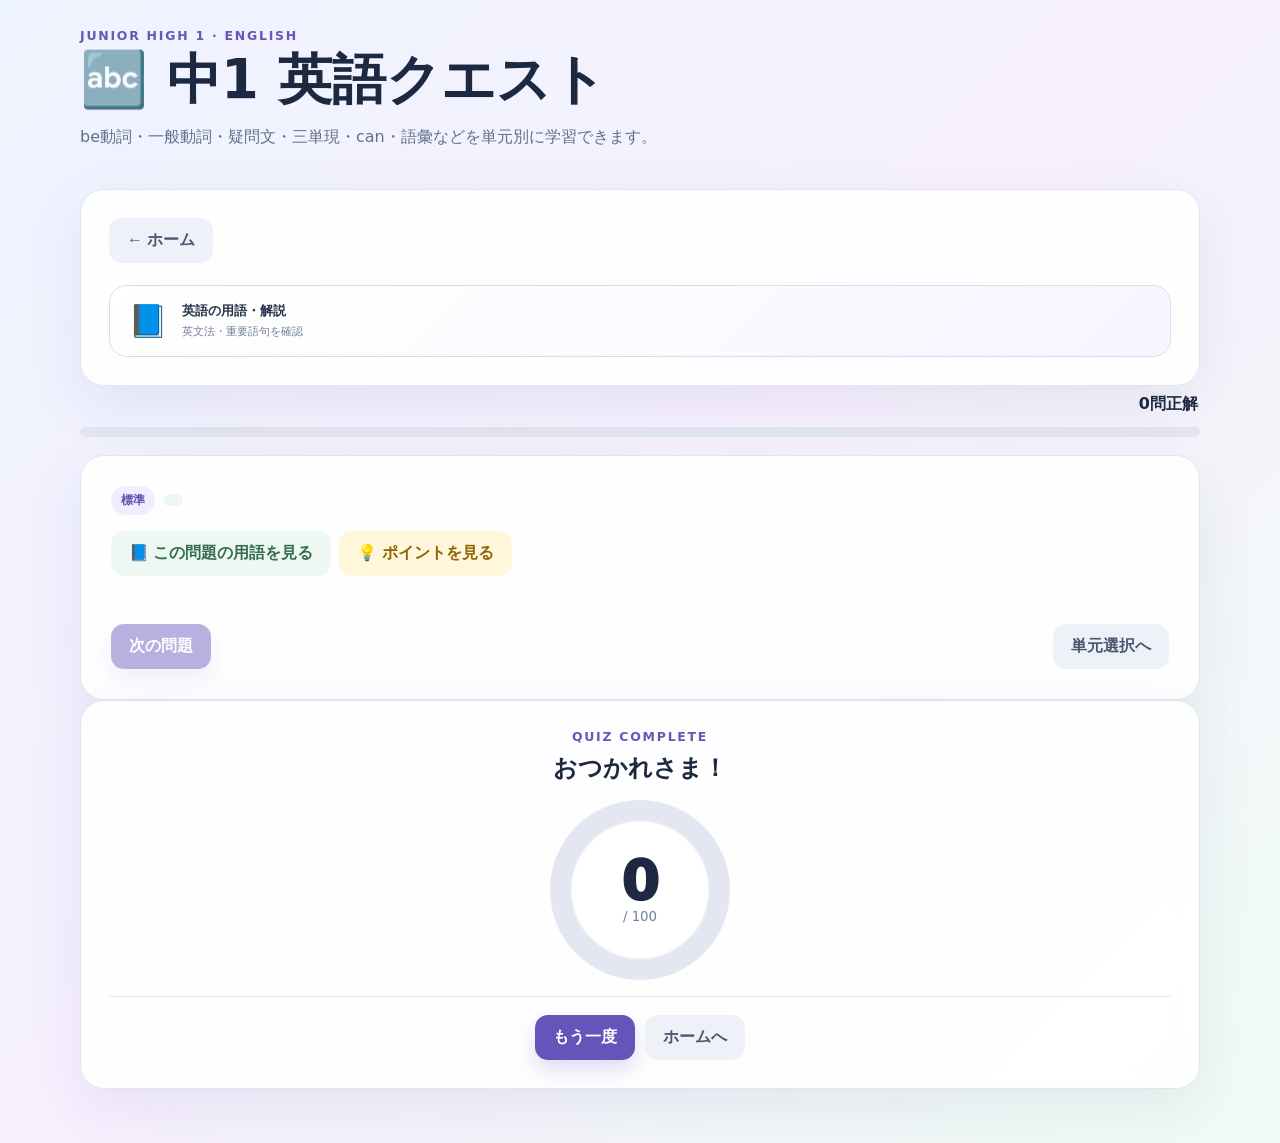
==== english.html @ 29863167 "feat: add English subject page" ====
<!doctype html><html lang="ja"><head><meta charset="utf-8"><meta name="viewport" content="width=device-width,initial-scale=1"><meta http-equiv="Cache-Control" content="no-cache, no-store, must-revalidate"><meta http-equiv="Pragma" content="no-cache"><meta http-equiv="Expires" content="0"><title>中1 英語クエスト</title><link rel="stylesheet" href="style.css?v=20260824-5"></head><body data-subject="english"><main class="app"><header class="hero"><div><p class="eyebrow">JUNIOR HIGH 1 · ENGLISH</p><h1>🔤 中1 英語クエスト</h1><p class="lead">be動詞・一般動詞・疑問文・三単現・can・語彙などを単元別に学習できます。</p></div></header><section id="unitScreen" class="page-screen active"><div class="card"><div class="unit-head"><button id="backHome" class="ghost">← ホーム</button><div class="subject-title"><span id="pageSubjectIcon"></span><div><h2 id="pageSubjectName"></h2><p id="pageSubjectDescription"></p></div></div></div><div class="subject-actions"><button id="openGlossary" class="tool-card"><span>📘</span><div><b>英語の用語・解説</b><small>英文法・重要語句を確認</small></div></button></div><div id="subjectUnitGrid" class="unit-grid"></div></div></section><section id="quizScreen" class="page-screen"><div class="quiz-top"><div><span id="quizUnitTop"></span><span id="quizNo"></span></div><div id="quizScore">0問正解</div></div><div class="progress"><div id="quizProgress"></div></div><div class="card question-card"><div class="question-meta"><span class="question-tag" id="quizDifficulty">標準</span><span class="unit-tag" id="quizUnit"></span></div><h2 id="quizText"></h2><div class="question-tools"><button id="showTerms" class="term-button">📘 この問題の用語を見る</button><button id="showHint" class="hint-button">💡 ポイントを見る</button></div><div id="termPanel" class="term-panel hidden"></div><div id="hintPanel" class="hint-panel hidden"></div><div id="choices" class="choices"></div><div id="feedback" class="feedback hidden"></div><div class="actions"><button id="nextButton" class="primary" disabled>次の問題</button><button id="quitQuiz" class="ghost">単元選択へ</button></div></div></section><section id="resultScreen" class="page-screen"><div class="card result-card"><p class="eyebrow">QUIZ COMPLETE</p><h2>おつかれさま！</h2><div class="score-ring"><span id="resultScore">0</span><small>/ 100</small></div><p id="resultSummary"></p><div id="mistakeReview" class="review"></div><div class="actions center"><button id="retryQuiz" class="primary">もう一度</button><button id="resultHome" class="ghost">ホームへ</button></div></div></section></main><script src="quiz-data.js?v=20260824-5"></script><script src="data-bridge.js?v=20260824-5"></script><script src="question-bank.js?v=20260824-5"></script><script src="question-bank-fix.js?v=20260824-5"></script><script src="glossary-data.js?v=20260824-5"></script><script src="subject-page.js?v=20260824-5"></script></body></html>
---- style.css ----
*{box-sizing:border-box}html{color-scheme:light}body{margin:0;font-family:system-ui,-apple-system,BlinkMacSystemFont,"Segoe UI","Hiragino Kaku Gothic ProN","Yu Gothic",sans-serif;background:linear-gradient(135deg,#eef4ff,#f7f0ff 50%,#effcf5);color:#1d2940;min-height:100vh}.app{width:min(1120px,calc(100% - 28px));margin:auto;padding:28px 0 54px}.hero{display:flex;justify-content:space-between;gap:20px;align-items:flex-start;margin-bottom:22px}.eyebrow{margin:0 0 8px;font-size:.78rem;letter-spacing:.14em;font-weight:900;color:#6b55b8}.hero h1{margin:0;font-size:clamp(2rem,5vw,3.4rem);line-height:1.05}.lead{max-width:800px;line-height:1.65;color:#61708b}.best-score{background:#fff;border:1px solid #dfe4f2;border-radius:999px;padding:10px 15px;font-weight:900;box-shadow:0 10px 28px #24355a14;white-space:nowrap}.screen{display:none}.screen.active{display:block}.card{background:#ffffffdf;border:1px solid #e1e5f0;border-radius:24px;padding:28px;box-shadow:0 20px 60px #26365a14;backdrop-filter:blur(10px)}.section-heading h2,.subject-title h2,.glossary-head h2{margin:0}.section-heading p,.subject-title p,.glossary-head p{margin:7px 0 0;color:#71809a}.subject-grid{display:grid;grid-template-columns:repeat(3,1fr);gap:14px;margin:22px 0}.subject-card,.unit-card{border:1px solid #e1e5f0;background:#fff;border-radius:20px;padding:18px;text-align:left;cursor:pointer;color:#26324a;transition:.18s;display:flex;align-items:center;gap:14px;min-height:122px}.subject-card:hover,.unit-card:hover{transform:translateY(-3px);box-shadow:0 12px 28px #34436b18;border-color:#a99de2}.subject-card.overall,.unit-card.all-unit{background:linear-gradient(135deg,#f3f0ff,#fff)}.subject-icon,.unit-card>span{font-size:2.5rem;flex:none}.subject-card b,.unit-card b{display:block;font-size:1.06rem}.subject-card small,.unit-card small{display:block;color:#71809a;line-height:1.45;margin-top:5px}.subject-card em{display:inline-block;margin-top:10px;color:#5d4cac;font-weight:800;font-size:.86rem;font-style:normal}.home-tools{margin:6px 0 18px}.tool-card{width:100%;border:1px solid #d8dced;background:linear-gradient(135deg,#fff,#f7f5ff);border-radius:18px;padding:16px 18px;text-align:left;cursor:pointer;display:flex;align-items:center;gap:14px;color:#26324a}.tool-card:hover{border-color:#a99de2;box-shadow:0 10px 24px #34436b12}.tool-card span{font-size:2rem}.tool-card b{display:block}.tool-card small{display:block;color:#71809a;margin-top:4px}.features{display:flex;flex-wrap:wrap;gap:10px;margin-bottom:22px}.features span{background:#f2f4fb;padding:8px 11px;border-radius:999px;font-size:.9rem;color:#63718a}.primary,.ghost,.term-button,.hint-button,.inline-link-button{border:0;border-radius:13px;padding:12px 18px;font-size:1rem;font-weight:850;cursor:pointer;transition:.16s}.primary{background:#6355b9;color:#fff;box-shadow:0 10px 20px #6355b933}.primary:hover:not(:disabled){transform:translateY(-2px);background:#5145a4}.primary:disabled{opacity:.45;cursor:not-allowed}.ghost{background:#eef1f7;color:#48566f}.ghost:hover{background:#e5e9f2}.wide{width:100%}.unit-head,.glossary-head{display:flex;align-items:center;gap:18px;margin-bottom:22px}.subject-title{display:flex;align-items:center;gap:12px}.subject-title>span{font-size:2.2rem}.unit-grid{display:grid;grid-template-columns:repeat(3,1fr);gap:14px}.unit-card{min-height:120px;flex-direction:column;align-items:flex-start;justify-content:center}.unit-card>span{font-size:2rem}.glossary-subject-grid,.glossary-unit-grid{display:grid;grid-template-columns:repeat(2,1fr);gap:14px;margin-top:22px}.glossary-subject-card,.glossary-unit-card{border:1px solid #e1e5f0;background:#fff;border-radius:20px;padding:22px;text-align:left;cursor:pointer;color:#26324a;display:flex;align-items:center;gap:16px;min-height:130px;transition:.18s}.glossary-subject-card:hover,.glossary-unit-card:hover{transform:translateY(-3px);box-shadow:0 12px 28px #34436b18;border-color:#a99de2}.glossary-subject-card>span,.glossary-unit-card>span{font-size:2.6rem}.glossary-subject-card b,.glossary-unit-card b{font-size:1.08rem}.glossary-subject-card small,.glossary-unit-card small{display:block;color:#71809a;margin-top:6px}.glossary-breadcrumb{font-size:.86rem;color:#6d7890;background:#f3f4f9;border-radius:999px;padding:8px 12px;display:inline-block}.glossary-controls{display:grid;grid-template-columns:1fr;gap:10px;margin:18px 0 12px}.glossary-controls input{width:100%;padding:12px 13px;border:1px solid #dfe3ee;border-radius:12px;background:#fff;color:#26324a;font:inherit}.glossary-count{font-size:.9rem;color:#6e7c92;margin:6px 0 14px}.glossary-list{display:grid;grid-template-columns:1fr 1fr;gap:14px}.glossary-term-card{border:1px solid #e2e5ef;background:#fff;border-radius:18px;padding:18px;text-align:left;cursor:pointer;color:#26324a;display:flex;flex-direction:column;align-items:flex-start;gap:4px;transition:.18s}.glossary-term-card:hover{transform:translateY(-2px);border-color:#a99de2;box-shadow:0 10px 22px #34436b12}.term-title{font-size:1.18rem;font-weight:900;color:#2d3953}.term-summary{color:#61708b;line-height:1.55;margin-top:7px}.glossary-detail-page{background:#fff;border:1px solid #e2e5ef;border-radius:18px;padding:22px}.glossary-detail-page .ghost{margin-bottom:16px}.glossary-detail-page h3{font-size:1.7rem;margin:12px 0 0}.glossary-detail-page h4{margin:20px 0 6px;color:#5d4cac}.glossary-detail-page p{line-height:1.7;margin:5px 0}.reading{display:inline-block;margin-top:4px;color:#7a879a;font-size:.85rem}.empty-state{background:#fff;border:1px dashed #d8ddea;border-radius:16px;padding:30px;text-align:center;color:#76849a;grid-column:1/-1}.quiz-top{display:flex;justify-content:space-between;font-weight:900;margin:8px 2px 12px}.quiz-top span+span{margin-left:12px}.progress{height:10px;background:#e4e7f1;border-radius:999px;overflow:hidden;margin-bottom:18px}.progress div{height:100%;width:0;background:linear-gradient(90deg,#6355b9,#9b8ee8);transition:.25s}.question-card{padding:30px}.question-meta{display:flex;gap:8px;align-items:center;margin-bottom:14px}.question-tag,.unit-tag{display:inline-block;border-radius:999px;padding:6px 10px;font-size:.78rem;font-weight:900}.question-tag{background:#f0edff;color:#5d4cac}.unit-tag{background:#eef8f2;color:#397050}.question-card h2{line-height:1.55;font-size:clamp(1.3rem,3vw,1.8rem);margin:0}.question-tools{display:flex;flex-wrap:wrap;gap:8px;margin:16px 0}.term-button{background:#eef8f2;color:#346c4f}.term-button:hover{background:#e0f2e8}.hint-button{background:#fff6dc;color:#8a6500}.hint-button:hover{background:#ffefbd}.term-panel,.hint-panel{border-radius:16px;padding:14px 16px;margin:10px 0 16px;border:1px solid #dde3ef;background:#fbfcff}.term-panel-title{font-weight:850;margin-bottom:10px}.inline-term{width:100%;display:flex;justify-content:space-between;align-items:flex-start;gap:12px;border:0;background:#fff;border:1px solid #e3e7f0;border-radius:12px;padding:12px;text-align:left;margin:7px 0;cursor:pointer}.inline-term:hover{border-color:#aaa0db}.inline-term b{color:#5d4cac;white-space:nowrap}.inline-term span{color:#64738a;line-height:1.5}.hint-panel{background:#fffbf0;border-color:#f0dfab;line-height:1.65}.hint-panel p{margin:6px 0 10px}.hint-panel a{color:#5d4cac;font-weight:800;text-decoration:none}.term-detail-view{position:relative}.term-detail-view h3{margin:10px 0 0;font-size:1.45rem}.term-detail-view p{line-height:1.65}.mini-close{position:absolute;right:0;top:0;border:0;background:#edf0f6;color:#4d5a70;border-radius:50%;width:32px;height:32px;cursor:pointer;font-size:1.1rem}.inline-link-button{background:transparent;color:#5d4cac;padding:3px 6px;font-size:.9rem}.choices{display:grid;grid-template-columns:1fr 1fr;gap:12px;margin:24px 0}.choice{border:2px solid #e1e5ef;background:#fff;border-radius:16px;text-align:left;padding:16px;font-size:1rem;line-height:1.45;cursor:pointer;color:#26324a}.choice:hover{border-color:#9f95d9;background:#faf9ff}.choice:disabled{cursor:default}.choice.correct{border-color:#54a878;background:#effbf3}.choice.wrong{border-color:#d46b70;background:#fff2f2}.feedback{padding:15px 17px;border-radius:16px;margin:4px 0 18px;line-height:1.6}.feedback.good{background:#effbf3;border:1px solid #bde4ca}.feedback.bad{background:#fff2f2;border:1px solid #f0c9cc}.hidden{display:none}.actions{display:flex;justify-content:space-between;gap:10px}.center{justify-content:center}.result-card{text-align:center}.result-card h2{margin:0 0 8px}.score-ring{width:180px;height:180px;margin:16px auto;border-radius:50%;display:grid;place-content:center;background:radial-gradient(circle,#fff 53%,transparent 55%),conic-gradient(#6355b9 var(--score,0%),#e4e7f1 0)}.score-ring span{font-size:3.4rem;font-weight:950;line-height:1}.score-ring small{color:#71809a}.result-stats{display:grid;grid-template-columns:repeat(3,1fr);gap:12px;margin:22px 0}.result-stats>div{background:#f5f6fb;border-radius:16px;padding:15px}.result-stats b{display:block;font-size:1.5rem}.result-stats span,.review-item .a{color:#71809a;font-size:.9rem}.review{text-align:left;border-top:1px solid #e5e8f0;padding-top:18px}.review-item{border:1px solid #e5e8f0;border-radius:14px;padding:12px 14px;margin:8px 0;background:#fff}.review-item .q{font-weight:850}.review-item .a{margin-top:5px;line-height:1.55}@media(max-width:700px){.subject-grid,.unit-grid,.glossary-list,.glossary-subject-grid,.glossary-unit-grid{grid-template-columns:1fr}.hero{flex-direction:column}.best-score{align-self:flex-start}}@media(max-width:580px){.app{width:calc(100% - 18px);padding-top:18px}.card{padding:20px;border-radius:20px}.choices{grid-template-columns:1fr}.unit-head,.glossary-head{align-items:flex-start;flex-direction:column}.actions{flex-direction:column}.actions>*{width:100%}.question-tools>*{width:100%}.result-stats{grid-template-columns:1fr 1fr}.result-stats>div:last-child{grid-column:1/-1}.inline-term{flex-direction:column}}
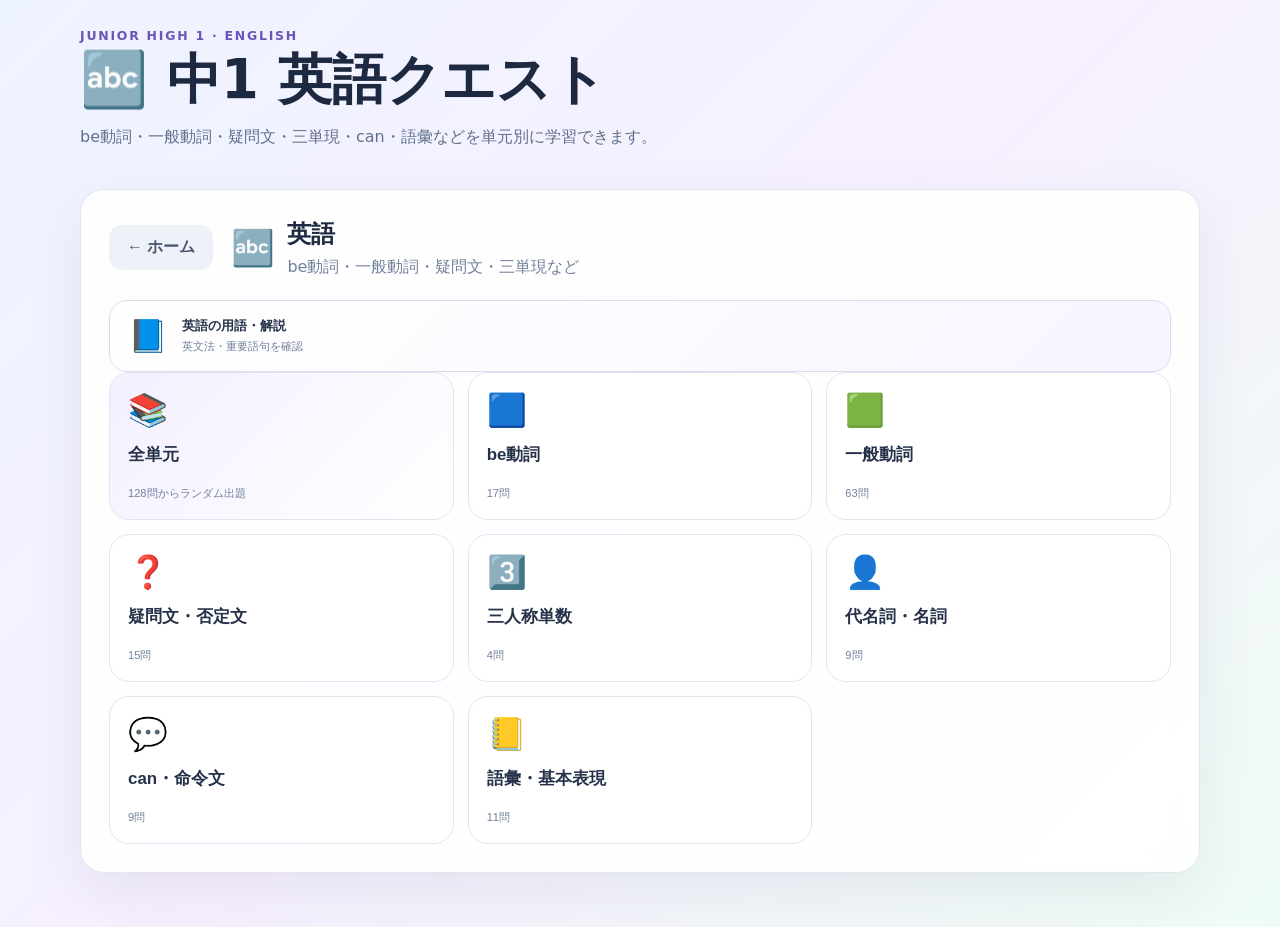
==== commit 7dd465c5: "chore: キャッシュバージョンを更新" ====
--- a/english.html
+++ b/english.html
@@ -1 +1 @@
-<!doctype html><html lang="ja"><head><meta charset="utf-8"><meta name="viewport" content="width=device-width,initial-scale=1"><meta http-equiv="Cache-Control" content="no-cache, no-store, must-revalidate"><meta http-equiv="Pragma" content="no-cache"><meta http-equiv="Expires" content="0"><title>中1 英語クエスト</title><link rel="stylesheet" href="style.css?v=20260824-5"></head><body data-subject="english"><main class="app"><header class="hero"><div><p class="eyebrow">JUNIOR HIGH 1 · ENGLISH</p><h1>🔤 中1 英語クエスト</h1><p class="lead">be動詞・一般動詞・疑問文・三単現・can・語彙などを単元別に学習できます。</p></div></header><section id="unitScreen" class="page-screen active"><div class="card"><div class="unit-head"><button id="backHome" class="ghost">← ホーム</button><div class="subject-title"><span id="pageSubjectIcon"></span><div><h2 id="pageSubjectName"></h2><p id="pageSubjectDescription"></p></div></div></div><div class="subject-actions"><button id="openGlossary" class="tool-card"><span>📘</span><div><b>英語の用語・解説</b><small>英文法・重要語句を確認</small></div></button></div><div id="subjectUnitGrid" class="unit-grid"></div></div></section><section id="quizScreen" class="page-screen"><div class="quiz-top"><div><span id="quizUnitTop"></span><span id="quizNo"></span></div><div id="quizScore">0問正解</div></div><div class="progress"><div id="quizProgress"></div></div><div class="card question-card"><div class="question-meta"><span class="question-tag" id="quizDifficulty">標準</span><span class="unit-tag" id="quizUnit"></span></div><h2 id="quizText"></h2><div class="question-tools"><button id="showTerms" class="term-button">📘 この問題の用語を見る</button><button id="showHint" class="hint-button">💡 ポイントを見る</button></div><div id="termPanel" class="term-panel hidden"></div><div id="hintPanel" class="hint-panel hidden"></div><div id="choices" class="choices"></div><div id="feedback" class="feedback hidden"></div><div class="actions"><button id="nextButton" class="primary" disabled>次の問題</button><button id="quitQuiz" class="ghost">単元選択へ</button></div></div></section><section id="resultScreen" class="page-screen"><div class="card result-card"><p class="eyebrow">QUIZ COMPLETE</p><h2>おつかれさま！</h2><div class="score-ring"><span id="resultScore">0</span><small>/ 100</small></div><p id="resultSummary"></p><div id="mistakeReview" class="review"></div><div class="actions center"><button id="retryQuiz" class="primary">もう一度</button><button id="resultHome" class="ghost">ホームへ</button></div></div></section></main><script src="quiz-data.js?v=20260824-5"></script><script src="data-bridge.js?v=20260824-5"></script><script src="question-bank.js?v=20260824-5"></script><script src="question-bank-fix.js?v=20260824-5"></script><script src="glossary-data.js?v=20260824-5"></script><script src="subject-page.js?v=20260824-5"></script></body></html>+<!doctype html><html lang="ja"><head><meta charset="utf-8"><meta name="viewport" content="width=device-width,initial-scale=1"><meta http-equiv="Cache-Control" content="no-cache, no-store, must-revalidate"><meta http-equiv="Pragma" content="no-cache"><meta http-equiv="Expires" content="0"><title>中1 英語クエスト</title><link rel="stylesheet" href="style.css?v=20260824-6"></head><body data-subject="english"><main class="app"><header class="hero"><div><p class="eyebrow">JUNIOR HIGH 1 · ENGLISH</p><h1>🔤 中1 英語クエスト</h1><p class="lead">be動詞・一般動詞・疑問文・三単現・can・語彙などを単元別に学習できます。</p></div></header><section id="unitScreen" class="page-screen active"><div class="card"><div class="unit-head"><button id="backHome" class="ghost">← ホーム</button><div class="subject-title"><span id="pageSubjectIcon"></span><div><h2 id="pageSubjectName"></h2><p id="pageSubjectDescription"></p></div></div></div><div class="subject-actions"><button id="openGlossary" class="tool-card"><span>📘</span><div><b>英語の用語・解説</b><small>英文法・重要語句を確認</small></div></button></div><div id="subjectUnitGrid" class="unit-grid"></div></div></section><section id="quizScreen" class="page-screen"><div class="quiz-top"><div><span id="quizUnitTop"></span><span id="quizNo"></span></div><div id="quizScore">0問正解</div></div><div class="progress"><div id="quizProgress"></div></div><div class="card question-card"><div class="question-meta"><span class="question-tag" id="quizDifficulty">標準</span><span class="unit-tag" id="quizUnit"></span></div><h2 id="quizText"></h2><div class="question-tools"><button id="showTerms" class="term-button">📘 この問題の用語を見る</button><button id="showHint" class="hint-button">💡 ポイントを見る</button></div><div id="termPanel" class="term-panel hidden"></div><div id="hintPanel" class="hint-panel hidden"></div><div id="choices" class="choices"></div><div id="feedback" class="feedback hidden"></div><div class="actions"><button id="nextButton" class="primary" disabled>次の問題</button><button id="quitQuiz" class="ghost">単元選択へ</button></div></div></section><section id="resultScreen" class="page-screen"><div class="card result-card"><p class="eyebrow">QUIZ COMPLETE</p><h2>おつかれさま！</h2><div class="score-ring"><span id="resultScore">0</span><small>/ 100</small></div><p id="resultSummary"></p><div id="mistakeReview" class="review"></div><div class="actions center"><button id="retryQuiz" class="primary">もう一度</button><button id="resultHome" class="ghost">ホームへ</button></div></div></section></main><script src="quiz-data.js?v=20260824-6"></script><script src="data-bridge.js?v=20260824-6"></script><script src="question-bank.js?v=20260824-6"></script><script src="question-bank-fix.js?v=20260824-6"></script><script src="glossary-data.js?v=20260824-6"></script><script src="subject-page.js?v=20260824-6"></script></body></html>
--- a/style.css
+++ b/style.css
@@ -1 +1 @@
-*{box-sizing:border-box}html{color-scheme:light}body{margin:0;font-family:system-ui,-apple-system,BlinkMacSystemFont,"Segoe UI","Hiragino Kaku Gothic ProN","Yu Gothic",sans-serif;background:linear-gradient(135deg,#eef4ff,#f7f0ff 50%,#effcf5);color:#1d2940;min-height:100vh}.app{width:min(1120px,calc(100% - 28px));margin:auto;padding:28px 0 54px}.hero{display:flex;justify-content:space-between;gap:20px;align-items:flex-start;margin-bottom:22px}.eyebrow{margin:0 0 8px;font-size:.78rem;letter-spacing:.14em;font-weight:900;color:#6b55b8}.hero h1{margin:0;font-size:clamp(2rem,5vw,3.4rem);line-height:1.05}.lead{max-width:800px;line-height:1.65;color:#61708b}.best-score{background:#fff;border:1px solid #dfe4f2;border-radius:999px;padding:10px 15px;font-weight:900;box-shadow:0 10px 28px #24355a14;white-space:nowrap}.screen{display:none}.screen.active{display:block}.card{background:#ffffffdf;border:1px solid #e1e5f0;border-radius:24px;padding:28px;box-shadow:0 20px 60px #26365a14;backdrop-filter:blur(10px)}.section-heading h2,.subject-title h2,.glossary-head h2{margin:0}.section-heading p,.subject-title p,.glossary-head p{margin:7px 0 0;color:#71809a}.subject-grid{display:grid;grid-template-columns:repeat(3,1fr);gap:14px;margin:22px 0}.subject-card,.unit-card{border:1px solid #e1e5f0;background:#fff;border-radius:20px;padding:18px;text-align:left;cursor:pointer;color:#26324a;transition:.18s;display:flex;align-items:center;gap:14px;min-height:122px}.subject-card:hover,.unit-card:hover{transform:translateY(-3px);box-shadow:0 12px 28px #34436b18;border-color:#a99de2}.subject-card.overall,.unit-card.all-unit{background:linear-gradient(135deg,#f3f0ff,#fff)}.subject-icon,.unit-card>span{font-size:2.5rem;flex:none}.subject-card b,.unit-card b{display:block;font-size:1.06rem}.subject-card small,.unit-card small{display:block;color:#71809a;line-height:1.45;margin-top:5px}.subject-card em{display:inline-block;margin-top:10px;color:#5d4cac;font-weight:800;font-size:.86rem;font-style:normal}.home-tools{margin:6px 0 18px}.tool-card{width:100%;border:1px solid #d8dced;background:linear-gradient(135deg,#fff,#f7f5ff);border-radius:18px;padding:16px 18px;text-align:left;cursor:pointer;display:flex;align-items:center;gap:14px;color:#26324a}.tool-card:hover{border-color:#a99de2;box-shadow:0 10px 24px #34436b12}.tool-card span{font-size:2rem}.tool-card b{display:block}.tool-card small{display:block;color:#71809a;margin-top:4px}.features{display:flex;flex-wrap:wrap;gap:10px;margin-bottom:22px}.features span{background:#f2f4fb;padding:8px 11px;border-radius:999px;font-size:.9rem;color:#63718a}.primary,.ghost,.term-button,.hint-button,.inline-link-button{border:0;border-radius:13px;padding:12px 18px;font-size:1rem;font-weight:850;cursor:pointer;transition:.16s}.primary{background:#6355b9;color:#fff;box-shadow:0 10px 20px #6355b933}.primary:hover:not(:disabled){transform:translateY(-2px);background:#5145a4}.primary:disabled{opacity:.45;cursor:not-allowed}.ghost{background:#eef1f7;color:#48566f}.ghost:hover{background:#e5e9f2}.wide{width:100%}.unit-head,.glossary-head{display:flex;align-items:center;gap:18px;margin-bottom:22px}.subject-title{display:flex;align-items:center;gap:12px}.subject-title>span{font-size:2.2rem}.unit-grid{display:grid;grid-template-columns:repeat(3,1fr);gap:14px}.unit-card{min-height:120px;flex-direction:column;align-items:flex-start;justify-content:center}.unit-card>span{font-size:2rem}.glossary-subject-grid,.glossary-unit-grid{display:grid;grid-template-columns:repeat(2,1fr);gap:14px;margin-top:22px}.glossary-subject-card,.glossary-unit-card{border:1px solid #e1e5f0;background:#fff;border-radius:20px;padding:22px;text-align:left;cursor:pointer;color:#26324a;display:flex;align-items:center;gap:16px;min-height:130px;transition:.18s}.glossary-subject-card:hover,.glossary-unit-card:hover{transform:translateY(-3px);box-shadow:0 12px 28px #34436b18;border-color:#a99de2}.glossary-subject-card>span,.glossary-unit-card>span{font-size:2.6rem}.glossary-subject-card b,.glossary-unit-card b{font-size:1.08rem}.glossary-subject-card small,.glossary-unit-card small{display:block;color:#71809a;margin-top:6px}.glossary-breadcrumb{font-size:.86rem;color:#6d7890;background:#f3f4f9;border-radius:999px;padding:8px 12px;display:inline-block}.glossary-controls{display:grid;grid-template-columns:1fr;gap:10px;margin:18px 0 12px}.glossary-controls input{width:100%;padding:12px 13px;border:1px solid #dfe3ee;border-radius:12px;background:#fff;color:#26324a;font:inherit}.glossary-count{font-size:.9rem;color:#6e7c92;margin:6px 0 14px}.glossary-list{display:grid;grid-template-columns:1fr 1fr;gap:14px}.glossary-term-card{border:1px solid #e2e5ef;background:#fff;border-radius:18px;padding:18px;text-align:left;cursor:pointer;color:#26324a;display:flex;flex-direction:column;align-items:flex-start;gap:4px;transition:.18s}.glossary-term-card:hover{transform:translateY(-2px);border-color:#a99de2;box-shadow:0 10px 22px #34436b12}.term-title{font-size:1.18rem;font-weight:900;color:#2d3953}.term-summary{color:#61708b;line-height:1.55;margin-top:7px}.glossary-detail-page{background:#fff;border:1px solid #e2e5ef;border-radius:18px;padding:22px}.glossary-detail-page .ghost{margin-bottom:16px}.glossary-detail-page h3{font-size:1.7rem;margin:12px 0 0}.glossary-detail-page h4{margin:20px 0 6px;color:#5d4cac}.glossary-detail-page p{line-height:1.7;margin:5px 0}.reading{display:inline-block;margin-top:4px;color:#7a879a;font-size:.85rem}.empty-state{background:#fff;border:1px dashed #d8ddea;border-radius:16px;padding:30px;text-align:center;color:#76849a;grid-column:1/-1}.quiz-top{display:flex;justify-content:space-between;font-weight:900;margin:8px 2px 12px}.quiz-top span+span{margin-left:12px}.progress{height:10px;background:#e4e7f1;border-radius:999px;overflow:hidden;margin-bottom:18px}.progress div{height:100%;width:0;background:linear-gradient(90deg,#6355b9,#9b8ee8);transition:.25s}.question-card{padding:30px}.question-meta{display:flex;gap:8px;align-items:center;margin-bottom:14px}.question-tag,.unit-tag{display:inline-block;border-radius:999px;padding:6px 10px;font-size:.78rem;font-weight:900}.question-tag{background:#f0edff;color:#5d4cac}.unit-tag{background:#eef8f2;color:#397050}.question-card h2{line-height:1.55;font-size:clamp(1.3rem,3vw,1.8rem);margin:0}.question-tools{display:flex;flex-wrap:wrap;gap:8px;margin:16px 0}.term-button{background:#eef8f2;color:#346c4f}.term-button:hover{background:#e0f2e8}.hint-button{background:#fff6dc;color:#8a6500}.hint-button:hover{background:#ffefbd}.term-panel,.hint-panel{border-radius:16px;padding:14px 16px;margin:10px 0 16px;border:1px solid #dde3ef;background:#fbfcff}.term-panel-title{font-weight:850;margin-bottom:10px}.inline-term{width:100%;display:flex;justify-content:space-between;align-items:flex-start;gap:12px;border:0;background:#fff;border:1px solid #e3e7f0;border-radius:12px;padding:12px;text-align:left;margin:7px 0;cursor:pointer}.inline-term:hover{border-color:#aaa0db}.inline-term b{color:#5d4cac;white-space:nowrap}.inline-term span{color:#64738a;line-height:1.5}.hint-panel{background:#fffbf0;border-color:#f0dfab;line-height:1.65}.hint-panel p{margin:6px 0 10px}.hint-panel a{color:#5d4cac;font-weight:800;text-decoration:none}.term-detail-view{position:relative}.term-detail-view h3{margin:10px 0 0;font-size:1.45rem}.term-detail-view p{line-height:1.65}.mini-close{position:absolute;right:0;top:0;border:0;background:#edf0f6;color:#4d5a70;border-radius:50%;width:32px;height:32px;cursor:pointer;font-size:1.1rem}.inline-link-button{background:transparent;color:#5d4cac;padding:3px 6px;font-size:.9rem}.choices{display:grid;grid-template-columns:1fr 1fr;gap:12px;margin:24px 0}.choice{border:2px solid #e1e5ef;background:#fff;border-radius:16px;text-align:left;padding:16px;font-size:1rem;line-height:1.45;cursor:pointer;color:#26324a}.choice:hover{border-color:#9f95d9;background:#faf9ff}.choice:disabled{cursor:default}.choice.correct{border-color:#54a878;background:#effbf3}.choice.wrong{border-color:#d46b70;background:#fff2f2}.feedback{padding:15px 17px;border-radius:16px;margin:4px 0 18px;line-height:1.6}.feedback.good{background:#effbf3;border:1px solid #bde4ca}.feedback.bad{background:#fff2f2;border:1px solid #f0c9cc}.hidden{display:none}.actions{display:flex;justify-content:space-between;gap:10px}.center{justify-content:center}.result-card{text-align:center}.result-card h2{margin:0 0 8px}.score-ring{width:180px;height:180px;margin:16px auto;border-radius:50%;display:grid;place-content:center;background:radial-gradient(circle,#fff 53%,transparent 55%),conic-gradient(#6355b9 var(--score,0%),#e4e7f1 0)}.score-ring span{font-size:3.4rem;font-weight:950;line-height:1}.score-ring small{color:#71809a}.result-stats{display:grid;grid-template-columns:repeat(3,1fr);gap:12px;margin:22px 0}.result-stats>div{background:#f5f6fb;border-radius:16px;padding:15px}.result-stats b{display:block;font-size:1.5rem}.result-stats span,.review-item .a{color:#71809a;font-size:.9rem}.review{text-align:left;border-top:1px solid #e5e8f0;padding-top:18px}.review-item{border:1px solid #e5e8f0;border-radius:14px;padding:12px 14px;margin:8px 0;background:#fff}.review-item .q{font-weight:850}.review-item .a{margin-top:5px;line-height:1.55}@media(max-width:700px){.subject-grid,.unit-grid,.glossary-list,.glossary-subject-grid,.glossary-unit-grid{grid-template-columns:1fr}.hero{flex-direction:column}.best-score{align-self:flex-start}}@media(max-width:580px){.app{width:calc(100% - 18px);padding-top:18px}.card{padding:20px;border-radius:20px}.choices{grid-template-columns:1fr}.unit-head,.glossary-head{align-items:flex-start;flex-direction:column}.actions{flex-direction:column}.actions>*{width:100%}.question-tools>*{width:100%}.result-stats{grid-template-columns:1fr 1fr}.result-stats>div:last-child{grid-column:1/-1}.inline-term{flex-direction:column}}
+*{box-sizing:border-box}html{color-scheme:light}body{margin:0;font-family:system-ui,-apple-system,BlinkMacSystemFont,"Segoe UI","Hiragino Kaku Gothic ProN","Yu Gothic",sans-serif;background:linear-gradient(135deg,#eef4ff,#f7f0ff 50%,#effcf5);color:#1d2940;min-height:100vh}.app{width:min(1120px,calc(100% - 28px));margin:auto;padding:28px 0 54px}.hero{display:flex;justify-content:space-between;gap:20px;align-items:flex-start;margin-bottom:22px}.eyebrow{margin:0 0 8px;font-size:.78rem;letter-spacing:.14em;font-weight:900;color:#6b55b8}.hero h1{margin:0;font-size:clamp(2rem,5vw,3.4rem);line-height:1.05}.lead{max-width:800px;line-height:1.65;color:#61708b}.best-score{background:#fff;border:1px solid #dfe4f2;border-radius:999px;padding:10px 15px;font-weight:900;box-shadow:0 10px 28px #24355a14;white-space:nowrap}.screen,.page-screen{display:none}.screen.active,.page-screen.active{display:block}.card{background:#ffffffdf;border:1px solid #e1e5f0;border-radius:24px;padding:28px;box-shadow:0 20px 60px #26365a14;backdrop-filter:blur(10px)}.section-heading h2,.subject-title h2,.glossary-head h2{margin:0}.section-heading p,.subject-title p,.glossary-head p{margin:7px 0 0;color:#71809a}.subject-grid{display:grid;grid-template-columns:repeat(3,1fr);gap:14px;margin:22px 0}.subject-card,.unit-card{border:1px solid #e1e5f0;background:#fff;border-radius:20px;padding:18px;text-align:left;cursor:pointer;color:#26324a;transition:.18s;display:flex;align-items:center;gap:14px;min-height:122px;text-decoration:none}.subject-card:hover,.unit-card:hover{transform:translateY(-3px);box-shadow:0 12px 28px #34436b18;border-color:#a99de2}.subject-card.overall,.unit-card.all-unit{background:linear-gradient(135deg,#f3f0ff,#fff)}.subject-icon,.unit-card>span{font-size:2.5rem;flex:none}.subject-card b,.unit-card b{display:block;font-size:1.06rem}.subject-card small,.unit-card small{display:block;color:#71809a;line-height:1.45;margin-top:5px}.subject-card em{display:inline-block;margin-top:10px;color:#5d4cac;font-weight:800;font-size:.86rem;font-style:normal}.home-tools{margin:6px 0 18px}.tool-card{width:100%;border:1px solid #d8dced;background:linear-gradient(135deg,#fff,#f7f5ff);border-radius:18px;padding:16px 18px;text-align:left;cursor:pointer;display:flex;align-items:center;gap:14px;color:#26324a;text-decoration:none}.tool-card:hover{border-color:#a99de2;box-shadow:0 10px 24px #34436b12}.tool-card span{font-size:2rem}.tool-card b{display:block}.tool-card small{display:block;color:#71809a;margin-top:4px}.features{display:flex;flex-wrap:wrap;gap:10px;margin-bottom:22px}.features span{background:#f2f4fb;padding:8px 11px;border-radius:999px;font-size:.9rem;color:#63718a}.primary,.ghost,.term-button,.hint-button,.inline-link-button{border:0;border-radius:13px;padding:12px 18px;font-size:1rem;font-weight:850;cursor:pointer;transition:.16s}.primary{background:#6355b9;color:#fff;box-shadow:0 10px 20px #6355b933}.primary:hover:not(:disabled){transform:translateY(-2px);background:#5145a4}.primary:disabled{opacity:.45;cursor:not-allowed}.ghost{background:#eef1f7;color:#48566f}.ghost:hover{background:#e5e9f2}.wide{width:100%}.unit-head,.glossary-head{display:flex;align-items:center;gap:18px;margin-bottom:22px}.subject-title{display:flex;align-items:center;gap:12px}.subject-title>span{font-size:2.2rem}.unit-grid{display:grid;grid-template-columns:repeat(3,1fr);gap:14px}.unit-card{min-height:120px;flex-direction:column;align-items:flex-start;justify-content:center}.unit-card>span{font-size:2rem}.glossary-subject-grid,.glossary-unit-grid{display:grid;grid-template-columns:repeat(2,1fr);gap:14px;margin-top:22px}.glossary-subject-card,.glossary-unit-card{border:1px solid #e1e5f0;background:#fff;border-radius:20px;padding:22px;text-align:left;cursor:pointer;color:#26324a;display:flex;align-items:center;gap:16px;min-height:130px;transition:.18s}.glossary-subject-card:hover,.glossary-unit-card:hover{transform:translateY(-3px);box-shadow:0 12px 28px #34436b18;border-color:#a99de2}.glossary-subject-card>span,.glossary-unit-card>span{font-size:2.6rem}.glossary-subject-card b,.glossary-unit-card b{font-size:1.08rem}.glossary-subject-card small,.glossary-unit-card small{display:block;color:#71809a;margin-top:6px}.glossary-breadcrumb{font-size:.86rem;color:#6d7890;background:#f3f4f9;border-radius:999px;padding:8px 12px;display:inline-block}.glossary-controls{display:grid;grid-template-columns:1fr;gap:10px;margin:18px 0 12px}.glossary-controls input{width:100%;padding:12px 13px;border:1px solid #dfe3ee;border-radius:12px;background:#fff;color:#26324a;font:inherit}.glossary-count{font-size:.9rem;color:#6e7c92;margin:6px 0 14px}.glossary-list{display:grid;grid-template-columns:1fr 1fr;gap:14px}.glossary-term-card{border:1px solid #e2e5ef;background:#fff;border-radius:18px;padding:18px;text-align:left;cursor:pointer;color:#26324a;display:flex;flex-direction:column;align-items:flex-start;gap:4px;transition:.18s}.glossary-term-card:hover{transform:translateY(-2px);border-color:#a99de2;box-shadow:0 10px 22px #34436b12}.term-title{font-size:1.18rem;font-weight:900;color:#2d3953}.term-summary{color:#61708b;line-height:1.55;margin-top:7px}.glossary-detail-page{background:#fff;border:1px solid #e2e5ef;border-radius:18px;padding:22px}.glossary-detail-page .ghost{margin-bottom:16px}.glossary-detail-page h3{font-size:1.7rem;margin:12px 0 0}.glossary-detail-page h4{margin:20px 0 6px;color:#5d4cac}.glossary-detail-page p{line-height:1.7;margin:5px 0}.reading{display:inline-block;margin-top:4px;color:#7a879a;font-size:.85rem}.empty-state{background:#fff;border:1px dashed #d8ddea;border-radius:16px;padding:30px;text-align:center;color:#76849a;grid-column:1/-1}.resume-area{margin:20px 0}.resume-card{display:flex;align-items:center;gap:15px;width:100%;padding:18px 20px;border-radius:20px;border:1px solid #b9acec;background:linear-gradient(135deg,#f1edff,#fff);color:#26324a;text-decoration:none;box-shadow:0 12px 28px #34436b10;transition:.18s}.resume-card:hover{transform:translateY(-2px);border-color:#9285d1;box-shadow:0 16px 32px #34436b18}.resume-icon{font-size:2rem;flex:none}.resume-card div{flex:1}.resume-card b,.resume-card small,.resume-card em{display:block}.resume-card small{margin-top:4px;color:#5d6c83}.resume-card em{margin-top:6px;color:#5d4cac;font-style:normal;font-size:.86rem;font-weight:800}.resume-card strong{font-size:1.4rem;color:#5d4cac}.hidden{display:none!important}.quiz-top{display:flex;justify-content:space-between;font-weight:900;margin:8px 2px 12px}.quiz-top span+span{margin-left:12px}.progress{height:10px;background:#e4e7f1;border-radius:999px;overflow:hidden;margin-bottom:18px}.progress div{height:100%;width:0;background:linear-gradient(90deg,#6355b9,#9b8ee8);transition:.25s}.question-card{padding:30px}.question-meta{display:flex;gap:8px;align-items:center;margin-bottom:14px}.question-tag,.unit-tag{display:inline-block;border-radius:999px;padding:6px 10px;font-size:.78rem;font-weight:900}.question-tag{background:#f0edff;color:#5d4cac}.unit-tag{background:#eef8f2;color:#397050}.question-card h2{line-height:1.55;font-size:clamp(1.3rem,3vw,1.8rem);margin:0}.question-tools{display:flex;flex-wrap:wrap;gap:8px;margin:16px 0}.term-button{background:#eef8f2;color:#346c4f}.term-button:hover{background:#e0f2e8}.hint-button{background:#fff6dc;color:#8a6500}.hint-button:hover{background:#ffefbd}.term-panel,.hint-panel{border-radius:16px;padding:14px 16px;margin:10px 0 16px;border:1px solid #dde3ef;background:#fbfcff}.term-panel-title{font-weight:850;margin-bottom:10px}.inline-term{width:100%;display:flex;justify-content:space-between;align-items:flex-start;gap:12px;border:0;background:#fff;border:1px solid #e3e7f0;border-radius:12px;padding:12px;text-align:left;margin:7px 0;cursor:pointer}.inline-term:hover{border-color:#aaa0db}.inline-term b{color:#5d4cac;white-space:nowrap}.inline-term span{color:#64738a;line-height:1.5}.hint-panel{background:#fffbf0;border-color:#f0dfab;line-height:1.65}.hint-panel p{margin:6px 0 10px}.hint-panel a{color:#5d4cac;font-weight:800;text-decoration:none}.term-detail-view{position:relative}.term-detail-view h3{margin:10px 0 0;font-size:1.45rem}.term-detail-view p{line-height:1.65}.mini-close{position:absolute;right:0;top:0;border:0;background:#edf0f6;color:#4d5a70;border-radius:50%;width:32px;height:32px;cursor:pointer;font-size:1.1rem}.inline-link-button{background:transparent;color:#5d4cac;padding:3px 6px;font-size:.9rem}.choices{display:grid;grid-template-columns:1fr 1fr;gap:12px;margin:24px 0}.choice{border:2px solid #e1e5ef;background:#fff;border-radius:16px;text-align:left;padding:16px;font-size:1rem;line-height:1.45;cursor:pointer;color:#26324a}.choice:hover{border-color:#9f95d9;background:#faf9ff}.choice:disabled{cursor:default}.choice.correct{border-color:#54a878;background:#effbf3}.choice.wrong{border-color:#d46b70;background:#fff2f2}.feedback{padding:15px 17px;border-radius:16px;margin:4px 0 18px;line-height:1.6}.feedback.good{background:#effbf3;border:1px solid #bde4ca}.feedback.bad{background:#fff2f2;border:1px solid #f0c9cc}.actions{display:flex;justify-content:space-between;gap:10px}.center{justify-content:center}.result-card{text-align:center}.result-card h2{margin:0 0 8px}.score-ring{width:180px;height:180px;margin:16px auto;border-radius:50%;display:grid;place-content:center;background:radial-gradient(circle,#fff 53%,transparent 55%),conic-gradient(#6355b9 var(--score,0%),#e4e7f1 0)}.score-ring span{font-size:3.4rem;font-weight:950;line-height:1}.score-ring small{color:#71809a}.result-stats{display:grid;grid-template-columns:repeat(3,1fr);gap:12px;margin:22px 0}.result-stats>div{background:#f5f6fb;border-radius:16px;padding:15px}.result-stats b{display:block;font-size:1.5rem}.result-stats span,.review-item .a{color:#71809a;font-size:.9rem}.review{text-align:left;border-top:1px solid #e5e8f0;padding-top:18px}.review-item{border:1px solid #e5e8f0;border-radius:14px;padding:12px 14px;margin:8px 0;background:#fff}.review-item .q{font-weight:850}.review-item .a{margin-top:5px;line-height:1.55}@media(max-width:700px){.subject-grid,.unit-grid,.glossary-list,.glossary-subject-grid,.glossary-unit-grid{grid-template-columns:1fr}.hero{flex-direction:column}.best-score{align-self:flex-start}}@media(max-width:580px){.app{width:calc(100% - 18px);padding-top:18px}.card{padding:20px;border-radius:20px}.choices{grid-template-columns:1fr}.unit-head,.glossary-head{align-items:flex-start;flex-direction:column}.actions{flex-direction:column}.actions>*{width:100%}.question-tools>*{width:100%}.result-stats{grid-template-columns:1fr 1fr}.result-stats>div:last-child{grid-column:1/-1}.inline-term{flex-direction:column}}
